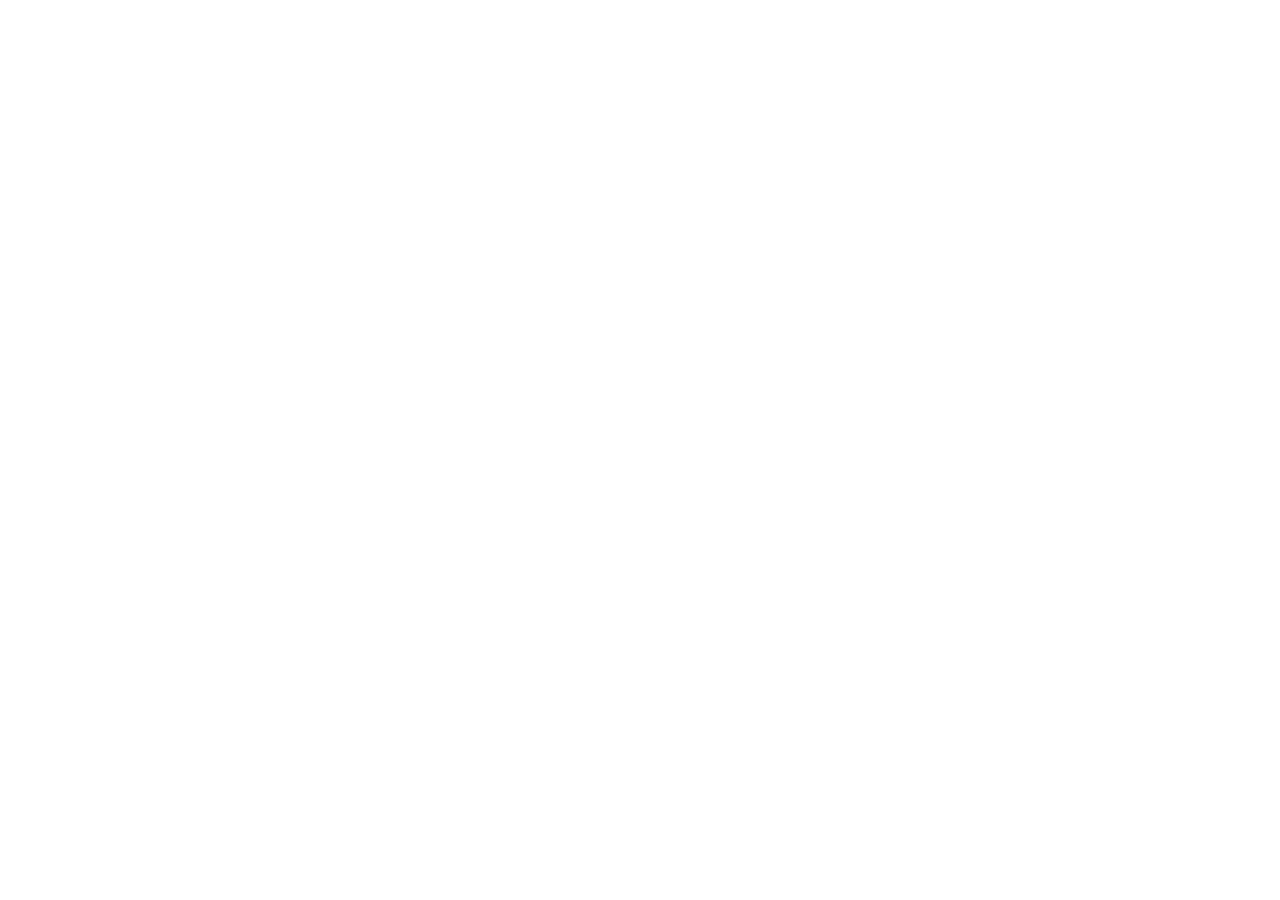
==== index.html @ 658e3371 "Add files via upload" ====
<!doctype html>
<html lang="en">
  <head>
    
    <meta charset="UTF-8" />
    <meta name="viewport" content="width=device-width, initial-scale=1.0" />
    <title>LinkUp</title>
    <link rel="icon" type="image/x-icon" href="/LinkUp/Logo.ico">
    
    <meta property="og:title" content="Figma Make App">
    <script type="module" crossorigin src="/LinkUp/assets/index-BFRlBaHF.js"></script>
    <link rel="stylesheet" crossorigin href="/LinkUp/assets/index-DPz-dePX.css">
  </head>
  <body>
    
    <div id="root"></div>
    
  </body>
</html>
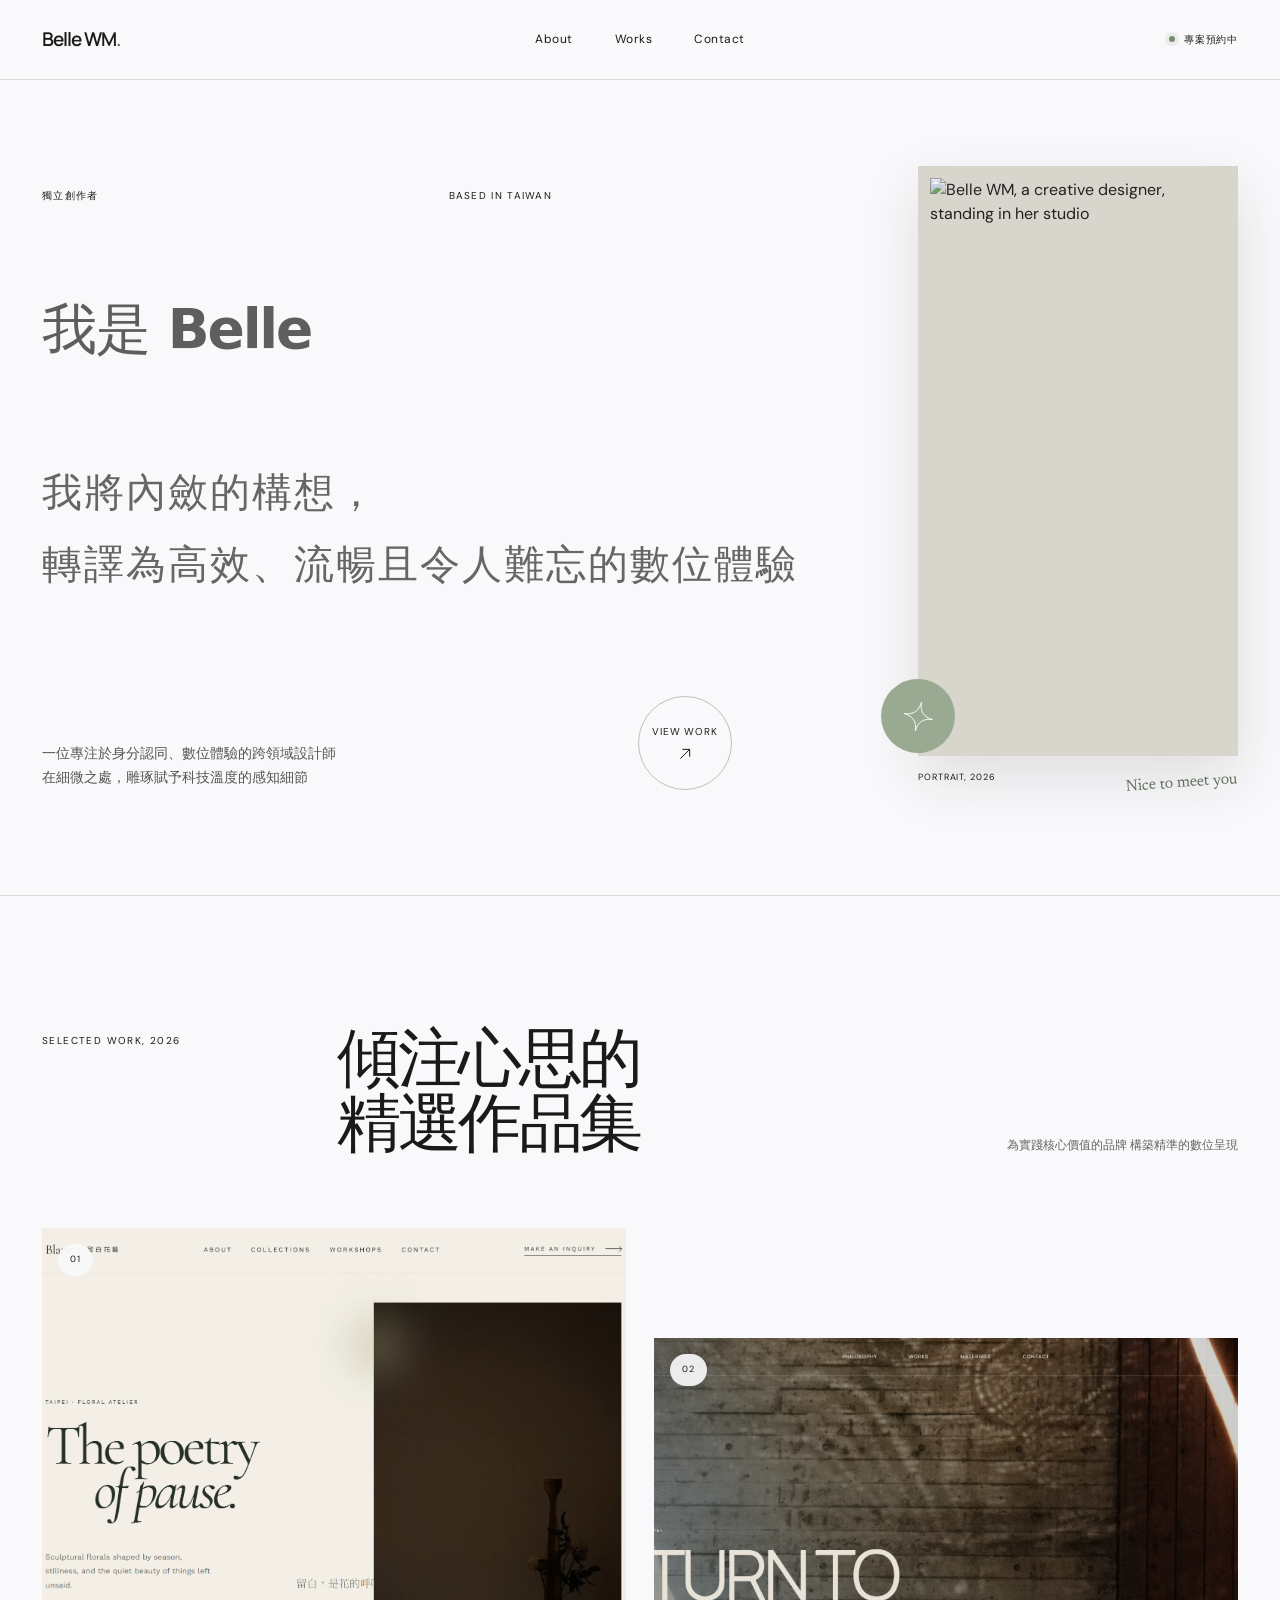
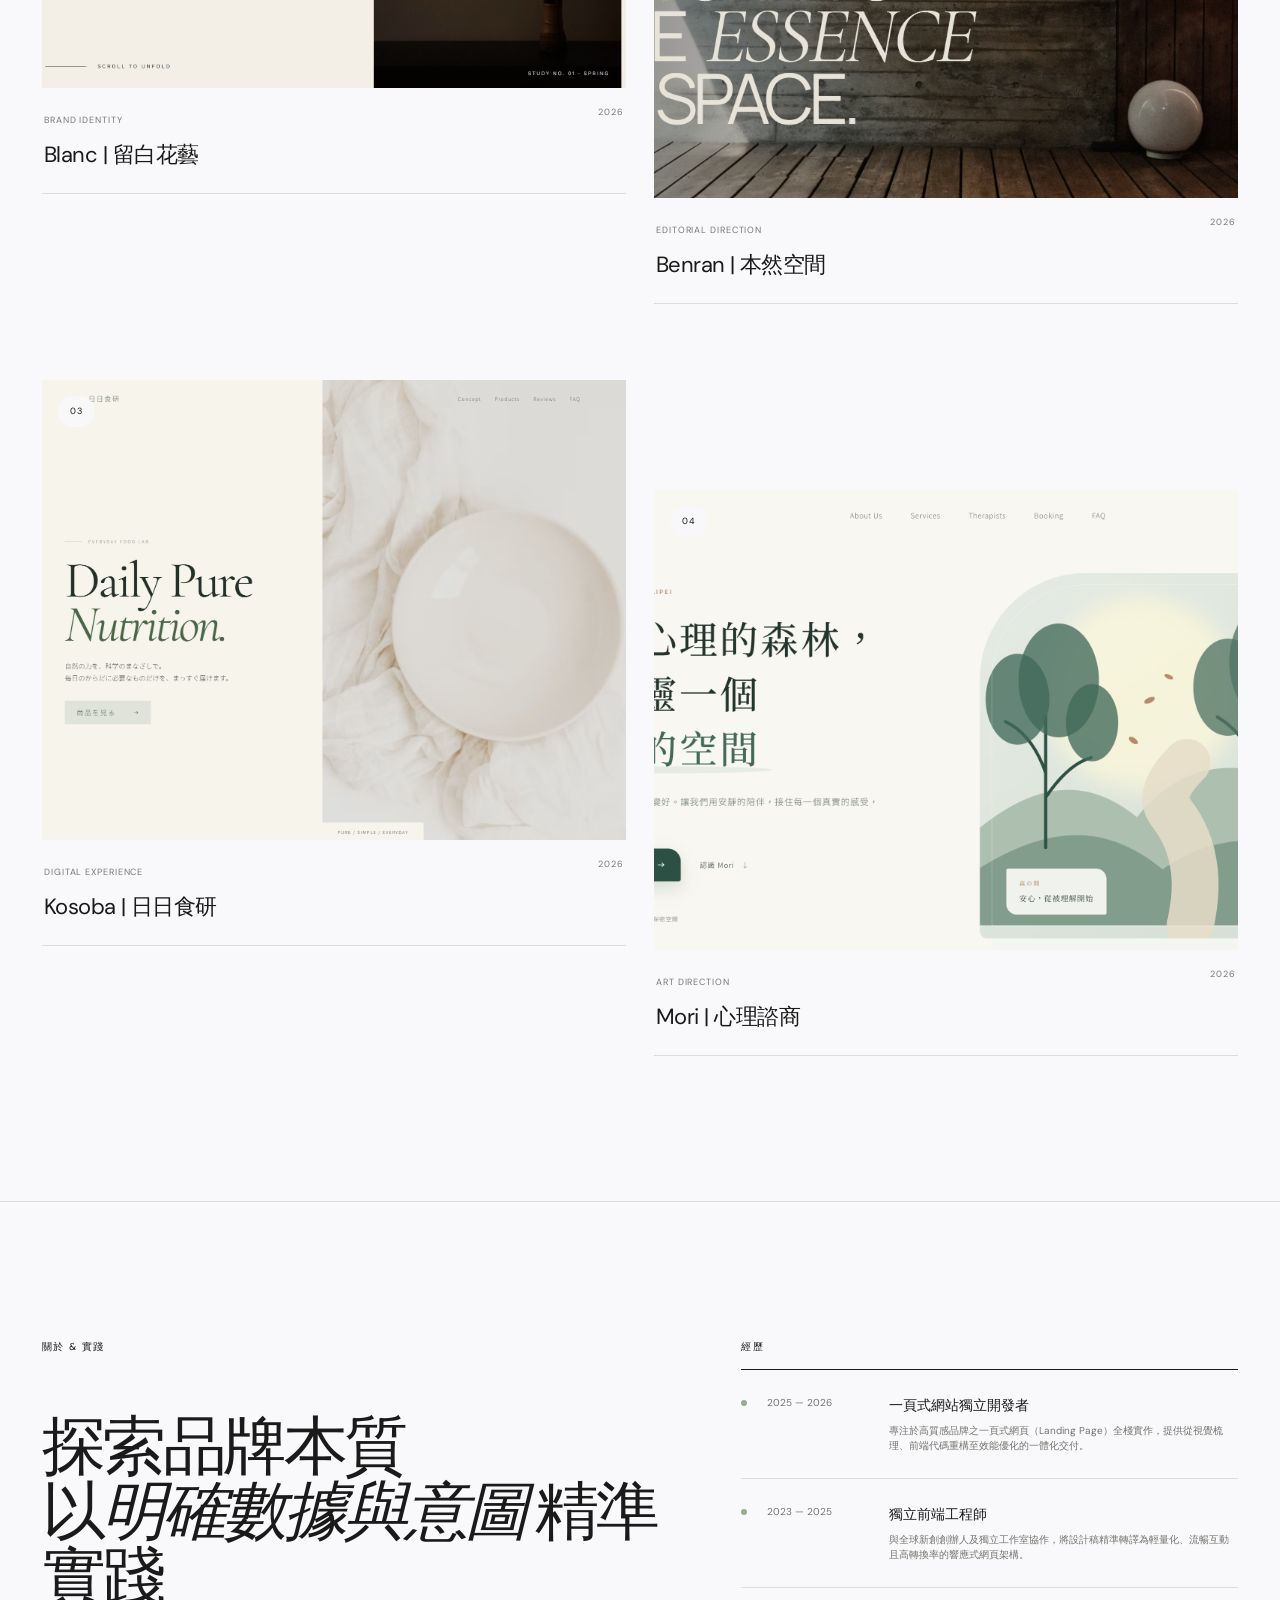
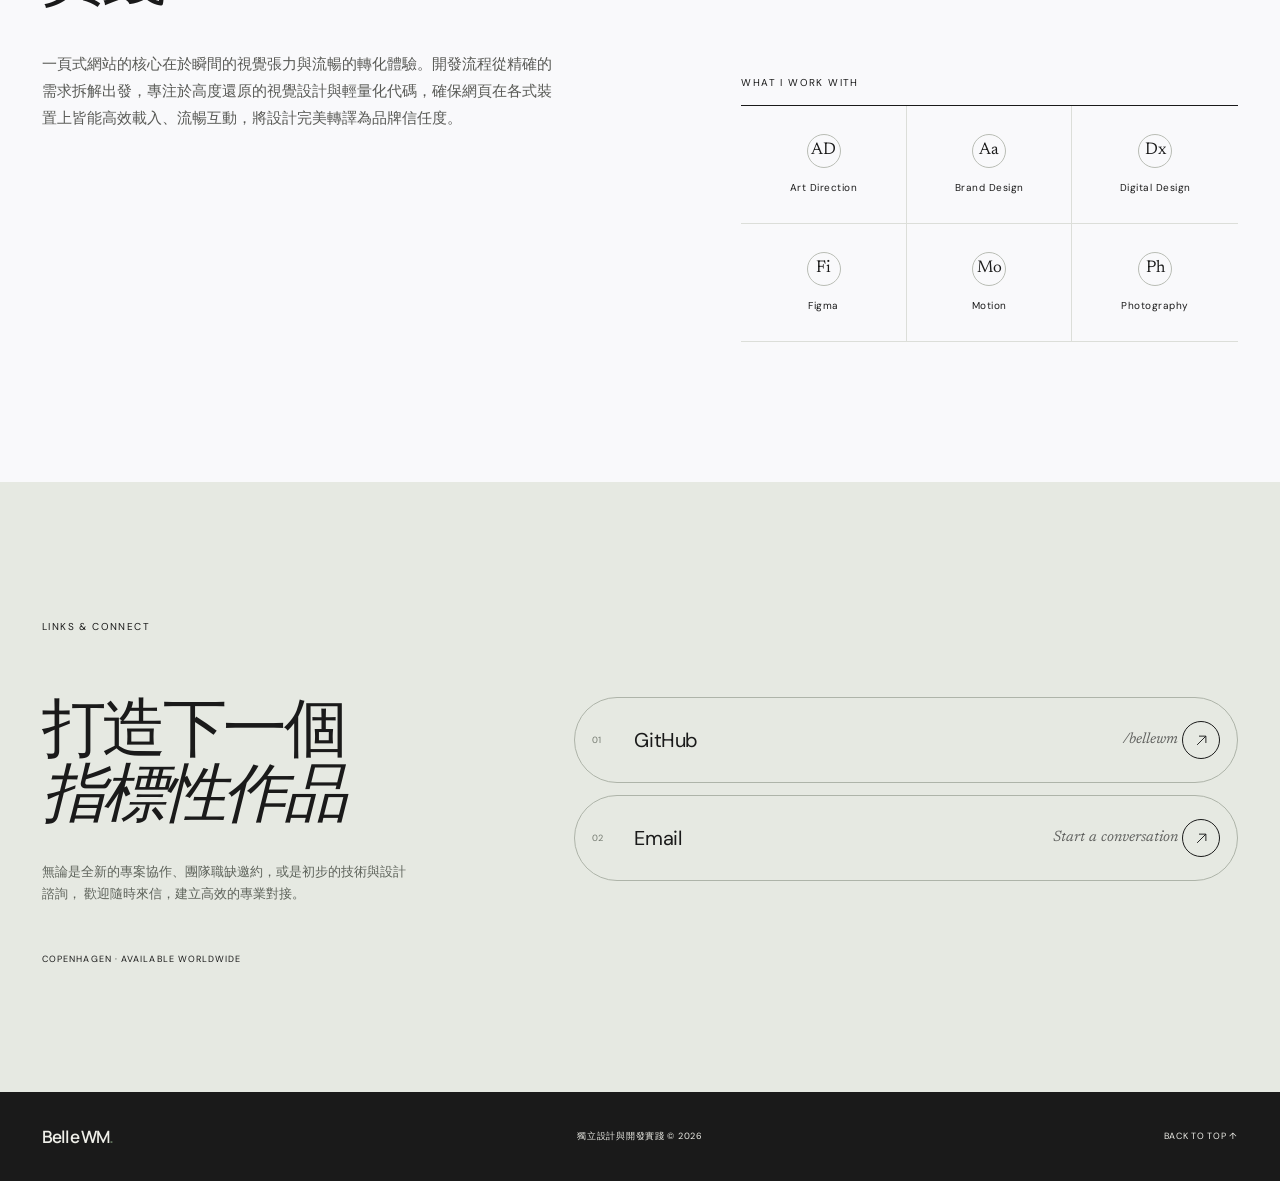
==== commit e03808d2: "Add files via upload" ====
--- a/index.html
+++ b/index.html
@@ -4,12 +4,15 @@
     
     <meta charset="UTF-8" />
     <meta name="viewport" content="width=device-width, initial-scale=1.0" />
-    <title>LinkUp</title>
-    <link rel="icon" type="image/x-icon" href="/LinkUp/Logo.ico">
+    <title>Belle WM.</title>
+    <link rel="icon" type="image/x-icon" href="/Logo.ico">
     
+    <meta name="description" content="Showcases a professional&#39;s creative portfolio with elegant design, highlighting projects, skills, and contact links in a minimalist, cozy layout.">
+    <meta name="robots" content="noindex, nofollow">
     <meta property="og:title" content="Figma Make App">
-    <script type="module" crossorigin src="/LinkUp/assets/index-BFRlBaHF.js"></script>
-    <link rel="stylesheet" crossorigin href="/LinkUp/assets/index-DPz-dePX.css">
+    <meta property="og:description" content="Showcases a professional&#39;s creative portfolio with elegant design, highlighting projects, skills, and contact links in a minimalist, cozy layout.">
+    <script type="module" crossorigin src="/assets/index-BITcrY5A.js"></script>
+    <link rel="stylesheet" crossorigin href="/assets/index-Z2oVKVAr.css">
   </head>
   <body>
     
--- a/assets/index-Z2oVKVAr.css
+++ b/assets/index-Z2oVKVAr.css
@@ -0,0 +1 @@
+@import "https://fonts.googleapis.com/css2?family=DM+Sans:wght@300;400;500&family=Manrope:wght@400;500;600&family=Newsreader:ital,opsz,wght@1,6..72,300;1,6..72,400&display=swap";@layer components;@layer properties{@supports (((-webkit-hyphens:none)) and (not (margin-trim:inline))) or ((-moz-orient:inline) and (not (color:rgb(from red r g b)))){*,:before,:after,::backdrop{--tw-rotate-x:initial;--tw-rotate-y:initial;--tw-rotate-z:initial;--tw-skew-x:initial;--tw-skew-y:initial;--tw-blur:initial;--tw-brightness:initial;--tw-contrast:initial;--tw-grayscale:initial;--tw-hue-rotate:initial;--tw-invert:initial;--tw-opacity:initial;--tw-saturate:initial;--tw-sepia:initial;--tw-drop-shadow:initial;--tw-drop-shadow-color:initial;--tw-drop-shadow-alpha:100%;--tw-drop-shadow-size:initial}}}@layer theme{:root,:host{--font-sans:-apple-system, BlinkMacSystemFont, "Segoe UI", Roboto, "Helvetica Neue", "Noto Sans", Arial, sans-serif, "Apple Color Emoji", "Segoe UI Emoji", "Segoe UI Symbol", "Noto Color Emoji";--font-mono:ui-monospace, SFMono-Regular, Menlo, Monaco, Consolas, "Liberation Mono", "Courier New", monospace;--default-font-family:var(--font-sans);--default-mono-font-family:var(--font-mono)}}@layer base{*,:after,:before,::backdrop{box-sizing:border-box;border:0 solid;margin:0;padding:0}::file-selector-button{box-sizing:border-box;border:0 solid;margin:0;padding:0}html,:host{-webkit-text-size-adjust:100%;tab-size:4;line-height:1.5;font-family:var(--default-font-family,-apple-system, BlinkMacSystemFont, "Segoe UI", Roboto, "Helvetica Neue", "Noto Sans", Arial, sans-serif, "Apple Color Emoji", "Segoe UI Emoji", "Segoe UI Symbol", "Noto Color Emoji");font-feature-settings:var(--default-font-feature-settings,normal);font-variation-settings:var(--default-font-variation-settings,normal);-webkit-tap-highlight-color:transparent}hr{height:0;color:inherit;border-top-width:1px}abbr:where([title]){-webkit-text-decoration:underline dotted;text-decoration:underline dotted}h1,h2,h3,h4,h5,h6{font-size:inherit;font-weight:inherit}a{color:inherit;-webkit-text-decoration:inherit;-webkit-text-decoration:inherit;-webkit-text-decoration:inherit;-webkit-text-decoration:inherit;text-decoration:inherit}b,strong{font-weight:bolder}code,kbd,samp,pre{font-family:var(--default-mono-font-family,ui-monospace, SFMono-Regular, Menlo, Monaco, Consolas, "Liberation Mono", "Courier New", monospace);font-feature-settings:var(--default-mono-font-feature-settings,normal);font-variation-settings:var(--default-mono-font-variation-settings,normal);font-size:1em}small{font-size:80%}sub,sup{vertical-align:baseline;font-size:75%;line-height:0;position:relative}sub{bottom:-.25em}sup{top:-.5em}table{text-indent:0;border-color:inherit;border-collapse:collapse}:-moz-focusring:where(:not(iframe)){outline:auto}progress{vertical-align:baseline}summary{display:list-item}ol,ul,menu{list-style:none}img,svg,video,canvas,audio,iframe,embed,object{vertical-align:middle;display:block}img,video{max-width:100%;height:auto}button,input,select,optgroup,textarea{font:inherit;font-feature-settings:inherit;font-variation-settings:inherit;letter-spacing:inherit;color:inherit;opacity:1;background-color:#0000;border-radius:0}::file-selector-button{font:inherit;font-feature-settings:inherit;font-variation-settings:inherit;letter-spacing:inherit;color:inherit;opacity:1;background-color:#0000;border-radius:0}:where(select:is([multiple],[size])) optgroup{font-weight:bolder}:where(select:is([multiple],[size])) optgroup option{padding-inline-start:20px}::file-selector-button{margin-inline-end:4px}::placeholder{opacity:1}@supports (not ((-webkit-appearance:-apple-pay-button))) or (contain-intrinsic-size:1px){::placeholder{color:currentColor}@supports (color:color-mix(in lab, red, red)){::placeholder{color:color-mix(in oklab, currentcolor 50%, transparent)}}}textarea{resize:vertical}::-webkit-search-decoration{-webkit-appearance:none}::-webkit-date-and-time-value{min-height:1lh;text-align:inherit}::-webkit-datetime-edit{display:inline-flex}::-webkit-datetime-edit-fields-wrapper{padding:0}::-webkit-datetime-edit{padding-block:0}::-webkit-datetime-edit-year-field{padding-block:0}::-webkit-datetime-edit-month-field{padding-block:0}::-webkit-datetime-edit-day-field{padding-block:0}::-webkit-datetime-edit-hour-field{padding-block:0}::-webkit-datetime-edit-minute-field{padding-block:0}::-webkit-datetime-edit-second-field{padding-block:0}::-webkit-datetime-edit-millisecond-field{padding-block:0}::-webkit-datetime-edit-meridiem-field{padding-block:0}::-webkit-calendar-picker-indicator{line-height:1}:-moz-ui-invalid{box-shadow:none}button,input:where([type=button],[type=reset],[type=submit]){appearance:button}::file-selector-button{appearance:button}::-webkit-inner-spin-button{height:auto}::-webkit-outer-spin-button{height:auto}[hidden]:where(:not([hidden=until-found])){display:none!important}}@layer utilities{.fixed{position:fixed}.grid{display:grid}.hidden{display:none}.inline{display:inline}.transform{transform:var(--tw-rotate-x,) var(--tw-rotate-y,) var(--tw-rotate-z,) var(--tw-skew-x,) var(--tw-skew-y,)}.bg-\[\#2e342f\]{background-color:#2e342f}.bg-\[\#ded3c4\]{background-color:#ded3c4}.bg-\[\#e7e1d8\]{background-color:#e7e1d8}.bg-\[\#e8c89e\]{background-color:#e8c89e}.filter{filter:var(--tw-blur,) var(--tw-brightness,) var(--tw-contrast,) var(--tw-grayscale,) var(--tw-hue-rotate,) var(--tw-invert,) var(--tw-saturate,) var(--tw-sepia,) var(--tw-drop-shadow,)}}:root{--paper:#f9f9fb;--ink:#1a1a1a;--sage:#9aaa92;--sage-dark:#5f705a;--line:#dcded9;--serif:"Newsreader", Georgia, serif;--sans:"DM Sans", Arial, sans-serif}*{box-sizing:border-box}html{scroll-behavior:smooth}body{background:var(--paper);color:var(--ink);font-family:var(--sans);-webkit-font-smoothing:antialiased;margin:0;font-weight:400}a{color:inherit;text-decoration:none}img{width:100%;display:block}::selection{background:var(--sage);color:#fff}.site-header{border-bottom:1px solid var(--line);grid-template-columns:1fr auto 1fr;align-items:center;max-width:1480px;margin:0 auto;padding:25px 42px;display:grid}.wordmark{letter-spacing:-.05em;width:fit-content;font-family:Manrope,sans-serif;font-size:19px;font-weight:600}.wordmark span{color:var(--sage-dark)}nav{gap:42px;display:flex}nav a{letter-spacing:.04em;font-size:12px;position:relative}nav a:after{background:var(--ink);content:"";transform-origin:100%;width:100%;height:1px;transition:transform .25s;position:absolute;bottom:-6px;left:0;transform:scaleX(0)}nav a:hover:after{transform-origin:0;transform:scaleX(1)}.availability{letter-spacing:.08em;text-transform:uppercase;justify-self:end;align-items:center;gap:9px;font-size:10px;display:flex}.availability i{background:#778c71;border-radius:50%;width:6px;height:6px;box-shadow:0 0 0 4px #778c711f}.section-shell{max-width:1480px;margin:0 auto;padding-left:42px;padding-right:42px}.hero{grid-template-columns:minmax(0,1.45fr) minmax(320px,.55fr);gap:clamp(60px,8vw,138px);min-height:770px;padding-top:86px;padding-bottom:100px;display:grid}.hero-copy{flex-direction:column;justify-content:space-between;padding:22px 0 5px;display:flex}.eyebrow{letter-spacing:.13em;text-transform:uppercase;justify-content:space-between;max-width:510px;font-size:10px;display:flex}.hero-title{font-variant-ligatures:none;-webkit-font-smoothing:antialiased;letter-spacing:-.01em;color:#5e5e5e;font-family:system-ui;font-size:clamp(55px,4vw,96px);line-height:1.15;font-weight:350!important}.brand-name{letter-spacing:-.04em;font-weight:700}.hero-subtitle{letter-spacing:.05em;color:#666;font-size:clamp(40px,2vw,96px);font-weight:400;line-height:1.8}.hero-foot{justify-content:space-between;align-items:flex-end;max-width:690px;font-size:clamp(16px,1.2vw,20px);display:flex}.hero-foot>p{color:#555653;max-width:390px;margin:0;font-size:14px;line-height:1.75}.round-link{letter-spacing:.08em;text-transform:uppercase;border:1px solid #bdc0ba;border-radius:50%;flex-direction:column;justify-content:center;align-items:center;gap:7px;width:94px;height:94px;font-size:10px;transition:background .25s,color .25s,transform .25s;display:flex}.round-link svg{width:16px;height:16px}.round-link:hover{background:var(--ink);color:#fff;transform:rotate(4deg)}.portrait-wrap{margin:0;position:relative}.portrait-matte{background:#d8d5cd;height:590px;padding:12px;overflow:hidden;box-shadow:0 22px 55px #201f1c1f}.portrait-matte img{filter:saturate(.58)contrast(.92);object-fit:cover;object-position:48% center;height:100%}.portrait-wrap figcaption{letter-spacing:.1em;text-transform:uppercase;justify-content:space-between;padding-top:15px;font-size:9px;display:flex}.portrait-wrap .handwritten{color:var(--sage-dark);font-family:var(--serif);letter-spacing:0;text-transform:none;font-size:16px;transform:rotate(-4deg)}.portrait-mark{background:var(--sage);color:#f8f8f3;border-radius:50%;justify-content:center;align-items:center;width:74px;height:74px;display:flex;position:absolute;bottom:42px;left:-37px;transform:rotate(12deg)}.portrait-mark svg{width:31px;height:31px}.works{border-top:1px solid var(--line);padding-top:130px;padding-bottom:145px}.section-heading{grid-template-columns:1fr 2.05fr 1fr;margin-bottom:72px;display:grid}.kicker,.subhead{letter-spacing:.14em;text-transform:uppercase;margin:7px 0 0;font-size:10px}.section-heading h2,.about h2,.contact h2{letter-spacing:-.055em;margin:0;font-size:clamp(45px,5vw,72px);font-weight:300;line-height:1.02}.side-note{color:#646560;place-self:end;max-width:270px;margin:0;font-size:12px;line-height:1.65}.project-grid{grid-template-columns:1fr 1fr;gap:76px 28px;display:grid}.project-card{display:block}.project-2,.project-4{margin-top:110px}.project-image{aspect-ratio:1.27;position:relative;overflow:hidden}.project-image img{object-fit:cover;height:100%;transition:transform .7s cubic-bezier(.2,.7,0,1)}.project-1 .project-image img{object-position:center 58%}.project-number{letter-spacing:.1em;background:#f9f9fbeb;border-radius:99px;padding:9px 12px;font-size:9px;position:absolute;top:16px;left:16px}.project-arrow{background:var(--paper);opacity:0;border-radius:50%;justify-content:center;align-items:center;width:46px;height:46px;transition:all .25s;display:flex;position:absolute;bottom:16px;right:16px;transform:translateY(8px)}.project-arrow svg{width:18px;height:18px}.project-card:hover .project-image img{transform:scale(1.035)}.project-card:hover .project-arrow{opacity:1;transform:translateY(0)}.project-info{border-bottom:1px solid var(--line);justify-content:space-between;align-items:flex-start;padding:18px 2px 22px;display:flex}.project-info span{color:#777872;letter-spacing:.1em;text-transform:uppercase;font-size:9px}.project-info h3{letter-spacing:-.025em;margin:8px 0 0;font-size:22px;font-weight:400}.about{border-top:1px solid var(--line);grid-template-columns:1.15fr .9fr;gap:80px 65px;padding-top:130px;padding-bottom:140px;display:grid}.about-intro{grid-row:span 2}.about-intro .kicker{margin-bottom:60px}.about-lead{color:#585955;max-width:510px;margin:42px 0 0;font-size:15px;line-height:1.8}.subhead{border-bottom:1px solid var(--ink);margin-bottom:0;padding-bottom:15px}.timeline article{border-bottom:1px solid var(--line);grid-template-columns:8px 104px 1fr;gap:18px;padding:25px 0;display:grid}.timeline-dot{background:var(--sage);border-radius:50%;width:6px;height:6px;margin-top:5px}.timeline article>p,.timeline article div>p{color:#73746f;margin:0;font-size:10px;line-height:1.5}.timeline article h3{margin:0 0 7px;font-size:14px;font-weight:500}.skills-grid{grid-template-columns:repeat(3,1fr);display:grid}.skill{border-bottom:1px solid var(--line);border-right:1px solid var(--line);flex-direction:column;justify-content:center;align-items:center;gap:12px;min-height:118px;display:flex}.skill:nth-child(3n){border-right:0}.skill span{font-family:var(--serif);border:1px solid #b9bdb5;border-radius:50%;justify-content:center;align-items:center;width:34px;height:34px;font-size:17px;display:flex}.skill p{letter-spacing:.05em;margin:0;font-size:10px}.contact{background:#e6e9e2;grid-template-columns:.8fr 1.2fr;gap:90px;padding:130px max(42px,50vw - 698px) 125px;display:grid}.contact-copy{flex-direction:column;display:flex}.contact-copy .kicker{margin-bottom:62px}.contact-copy>p:not(.kicker){color:#5d625a;max-width:370px;margin:35px 0 48px;font-size:13px;line-height:1.7}.contact-location{letter-spacing:.12em;text-transform:uppercase;margin-top:auto;font-size:9px}.link-stack{flex-direction:column;justify-content:center;gap:12px;display:flex}.link-stack>a{border:1px solid #aeb4a9;border-radius:999px;grid-template-columns:42px 1fr 1fr 42px;align-items:center;min-height:86px;padding:10px 17px;transition:background .25s,border-color .25s,color .25s,transform .25s;display:grid}.link-stack>a:hover{background:var(--ink);border-color:var(--ink);color:#f7f7f4;transform:translate(-6px)}.link-index{color:#747a70;font-size:9px}.link-name{letter-spacing:-.02em;font-size:20px}.link-detail{font-family:var(--serif);opacity:.65;justify-self:end;font-size:15px;font-style:italic}.link-arrow{border:1px solid;border-radius:50%;justify-content:center;justify-self:end;align-items:center;width:38px;height:38px;display:flex}.link-arrow svg{width:15px;height:15px}footer{background:var(--ink);color:#efefe9;letter-spacing:.08em;text-transform:uppercase;grid-template-columns:1fr auto 1fr;align-items:center;padding:32px max(42px,50vw - 698px);font-size:9px;display:grid}footer p{margin:0}footer .wordmark{text-transform:none;font-size:17px}.back-top{justify-self:end}@media (width<=900px){.site-header{grid-template-columns:1fr auto;padding:23px 24px}.availability{display:none}nav{gap:22px}.section-shell{padding-left:24px;padding-right:24px}.hero{grid-template-columns:1fr;gap:55px;padding-top:55px}.hero-copy{gap:50px}.portrait-wrap{width:min(86%,500px);margin-left:auto}.section-heading{grid-template-columns:1fr;gap:35px}.side-note{justify-self:start}.about{grid-template-columns:1fr}.about-intro{grid-row:auto}.contact{grid-template-columns:1fr;gap:70px;padding-left:24px;padding-right:24px}}@media (width<=620px){.site-header nav{gap:15px}.hero{min-height:auto;padding-bottom:80px}.hero h1{font-size:clamp(43px,13vw,62px)}.eyebrow span:last-child{display:none}.hero-foot{flex-direction:column;align-items:flex-start;gap:35px}.portrait-wrap{width:93%}.portrait-matte{height:490px}.works,.about{padding-top:90px;padding-bottom:90px}.project-grid{grid-template-columns:1fr;gap:55px}.project-2,.project-4{margin-top:0}.about{gap:70px}.skills-grid{grid-template-columns:repeat(2,1fr)}.skill:nth-child(3n){border-right:1px solid var(--line)}.skill:nth-child(2n){border-right:0}.contact{padding-top:90px;padding-bottom:85px}.link-stack>a{grid-template-columns:32px 1fr 40px;min-height:74px}.link-detail{display:none}footer{grid-template-columns:1fr auto;gap:20px;padding-left:24px;padding-right:24px}footer p{display:none}}@media (prefers-reduced-motion:reduce){html{scroll-behavior:auto}*{transition-duration:.01ms!important}}@property --tw-rotate-x{syntax:"*";inherits:false}@property --tw-rotate-y{syntax:"*";inherits:false}@property --tw-rotate-z{syntax:"*";inherits:false}@property --tw-skew-x{syntax:"*";inherits:false}@property --tw-skew-y{syntax:"*";inherits:false}@property --tw-blur{syntax:"*";inherits:false}@property --tw-brightness{syntax:"*";inherits:false}@property --tw-contrast{syntax:"*";inherits:false}@property --tw-grayscale{syntax:"*";inherits:false}@property --tw-hue-rotate{syntax:"*";inherits:false}@property --tw-invert{syntax:"*";inherits:false}@property --tw-opacity{syntax:"*";inherits:false}@property --tw-saturate{syntax:"*";inherits:false}@property --tw-sepia{syntax:"*";inherits:false}@property --tw-drop-shadow{syntax:"*";inherits:false}@property --tw-drop-shadow-color{syntax:"*";inherits:false}@property --tw-drop-shadow-alpha{syntax:"<percentage>";inherits:false;initial-value:100%}@property --tw-drop-shadow-size{syntax:"*";inherits:false}
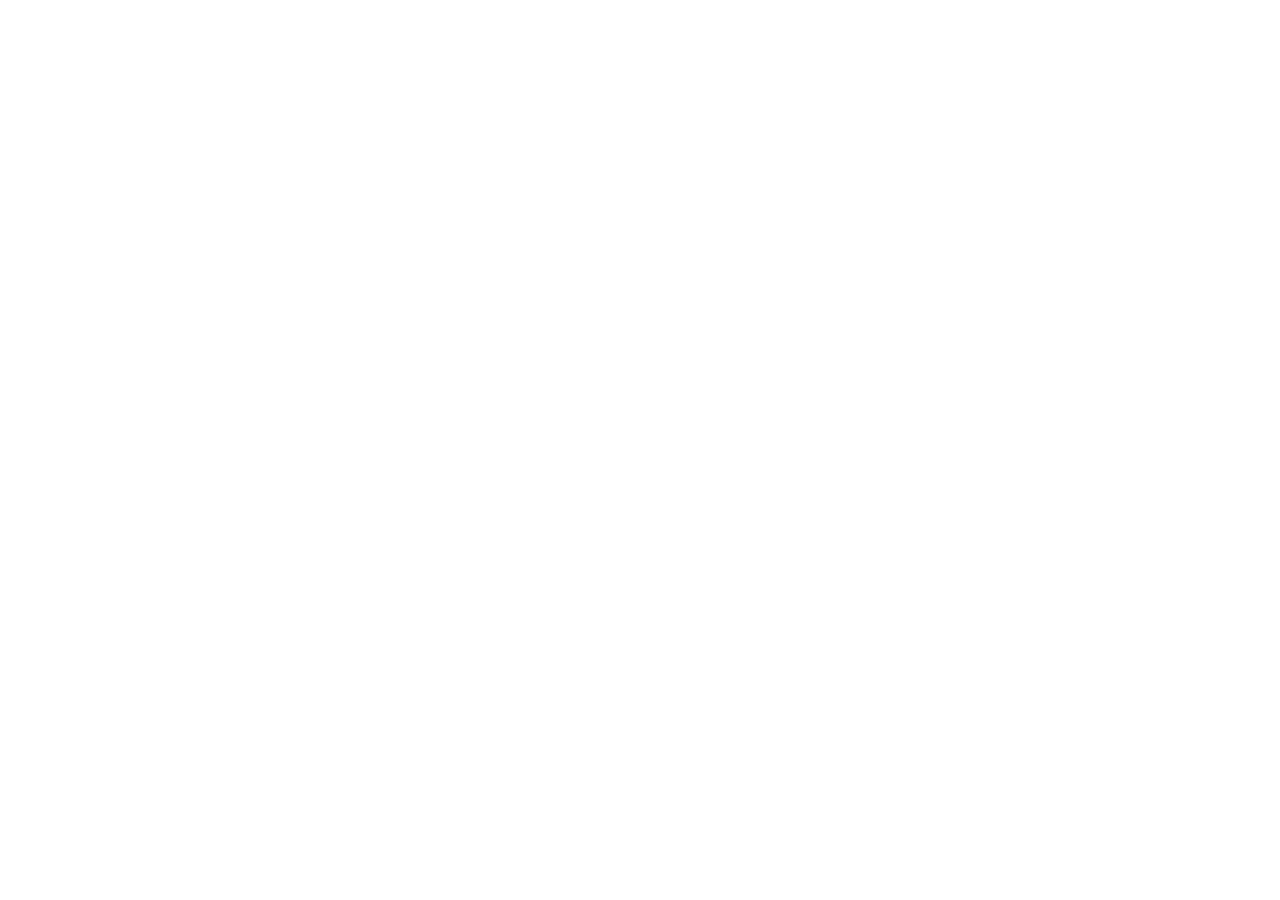
==== commit a065d136: "Add files via upload" ====
--- a/index.html
+++ b/index.html
@@ -5,14 +5,14 @@
     <meta charset="UTF-8" />
     <meta name="viewport" content="width=device-width, initial-scale=1.0" />
     <title>Belle WM.</title>
-    <link rel="icon" type="image/x-icon" href="/Logo.ico">
+    <link rel="icon" type="image/x-icon" href="/LinkUp/Logo.ico">
     
     <meta name="description" content="Showcases a professional&#39;s creative portfolio with elegant design, highlighting projects, skills, and contact links in a minimalist, cozy layout.">
     <meta name="robots" content="noindex, nofollow">
     <meta property="og:title" content="Figma Make App">
     <meta property="og:description" content="Showcases a professional&#39;s creative portfolio with elegant design, highlighting projects, skills, and contact links in a minimalist, cozy layout.">
-    <script type="module" crossorigin src="/assets/index-BITcrY5A.js"></script>
-    <link rel="stylesheet" crossorigin href="/assets/index-Z2oVKVAr.css">
+    <script type="module" crossorigin src="/LinkUp/assets/index-BITcrY5A.js"></script>
+    <link rel="stylesheet" crossorigin href="/LinkUp/assets/index-Z2oVKVAr.css">
   </head>
   <body>
     
